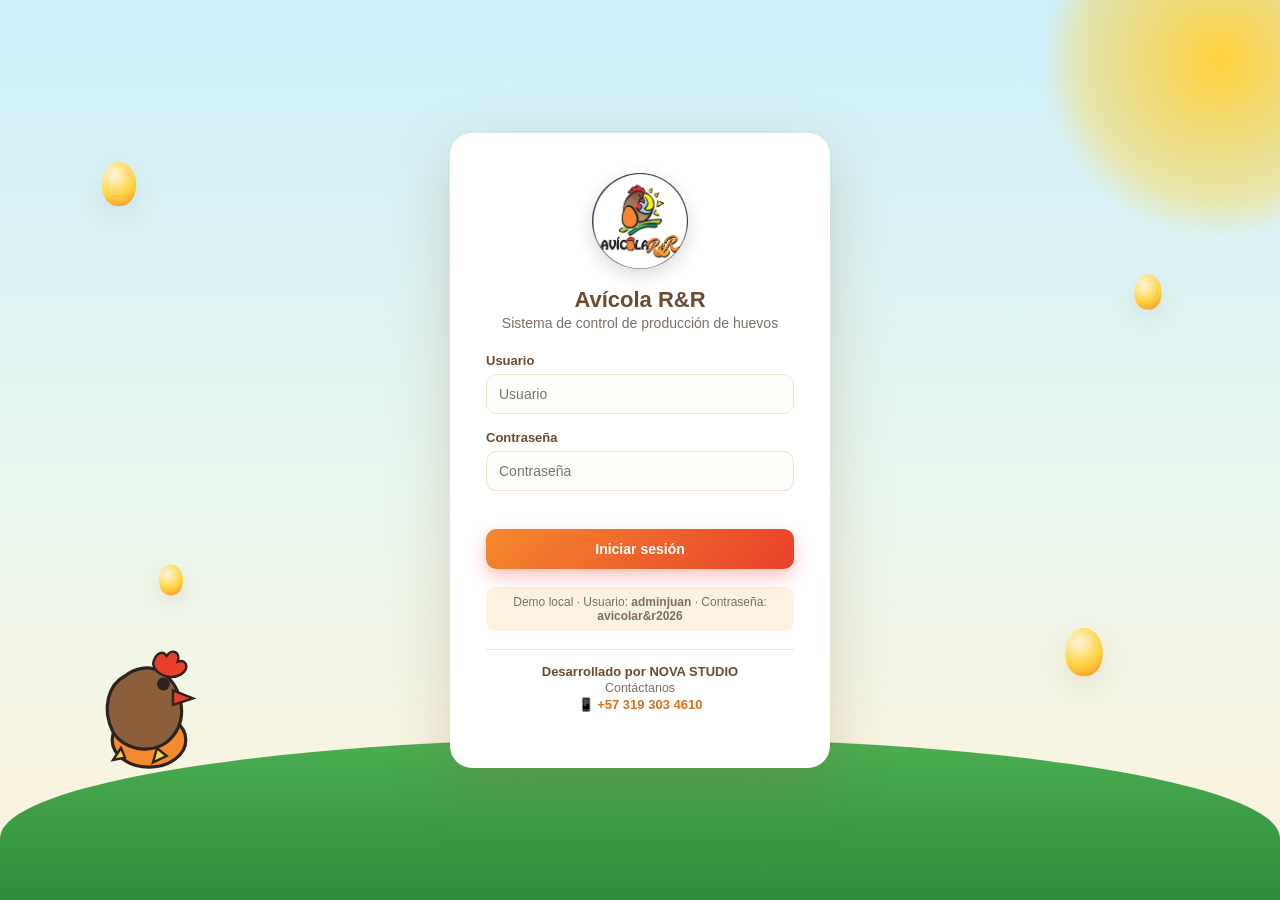
==== index.html @ 6fba147e "Demo inicial: sistema de control de produccion de huevos Avicola R&R Login animado, modulos de Regis" ====
<!DOCTYPE html>
<html lang="es">
<head>
<meta charset="UTF-8" />
<meta name="viewport" content="width=device-width, initial-scale=1.0" />
<title>Avícola R&R | Iniciar sesión</title>
<link rel="icon" href="assets/logo.jpg" />
<link rel="stylesheet" href="css/style.css" />
</head>
<body>
  <div class="hero">
    <div class="hero-decor">
      <div class="sun"></div>
      <div class="cloud cloud-1"></div>
      <div class="cloud cloud-2"></div>
      <div class="cloud cloud-3"></div>

      <div class="egg-float egg-1"></div>
      <div class="egg-float egg-2"></div>
      <div class="egg-float egg-3"></div>
      <div class="egg-float egg-4"></div>

      <div id="feathers"></div>

      <div class="hen-wrap">
        <svg viewBox="0 0 200 200" width="100%" xmlns="http://www.w3.org/2000/svg">
          <ellipse cx="90" cy="140" rx="46" ry="34" fill="#f5892e" stroke="#2b2320" stroke-width="4"/>
          <path d="M60 60 C40 70 30 100 45 130 C60 155 100 160 120 135 C140 110 130 70 105 55 C90 46 72 50 60 60 Z" fill="#8b5e3c" stroke="#2b2320" stroke-width="4"/>
          <circle cx="108" cy="70" r="8" fill="#2b2320"/>
          <path d="M120 78 L145 88 L120 96 Z" fill="#e8402a" stroke="#2b2320" stroke-width="3"/>
          <path d="M95 45 C98 30 108 28 112 35 C118 25 130 30 126 42 C136 38 142 50 130 58 C120 64 100 62 95 45 Z" fill="#e8402a" stroke="#2b2320" stroke-width="3"/>
          <path d="M55 150 L45 165 L60 162 Z" fill="#ffd23f" stroke="#2b2320" stroke-width="3"/>
          <path d="M100 150 L95 168 L112 160 Z" fill="#ffd23f" stroke="#2b2320" stroke-width="3"/>
        </svg>
      </div>

      <div class="grass"></div>
    </div>

    <div class="login-card">
      <div class="card-scene">
        <div class="mini-sun"></div>
        <div class="mini-egg mini-egg-1"></div>
        <div class="mini-egg mini-egg-2"></div>
        <div class="mini-egg mini-egg-3"></div>
        <div class="mini-hen">
          <svg viewBox="0 0 200 200" width="100%" xmlns="http://www.w3.org/2000/svg">
            <ellipse cx="90" cy="140" rx="46" ry="34" fill="#f5892e" stroke="#2b2320" stroke-width="4"/>
            <path d="M60 60 C40 70 30 100 45 130 C60 155 100 160 120 135 C140 110 130 70 105 55 C90 46 72 50 60 60 Z" fill="#8b5e3c" stroke="#2b2320" stroke-width="4"/>
            <circle cx="108" cy="70" r="8" fill="#2b2320"/>
            <path d="M120 78 L145 88 L120 96 Z" fill="#e8402a" stroke="#2b2320" stroke-width="3"/>
            <path d="M95 45 C98 30 108 28 112 35 C118 25 130 30 126 42 C136 38 142 50 130 58 C120 64 100 62 95 45 Z" fill="#e8402a" stroke="#2b2320" stroke-width="3"/>
            <path d="M55 150 L45 165 L60 162 Z" fill="#ffd23f" stroke="#2b2320" stroke-width="3"/>
            <path d="M100 150 L95 168 L112 160 Z" fill="#ffd23f" stroke="#2b2320" stroke-width="3"/>
          </svg>
        </div>
        <div class="mini-grass"></div>
      </div>

      <img src="assets/logo.jpg" alt="Avícola R&R" class="login-logo" />
      <h1>Avícola R&R</h1>
      <p class="subtitle">Sistema de control de producción de huevos</p>

      <form id="loginForm">
        <div class="field">
          <label for="user">Usuario</label>
          <input type="text" id="user" autocomplete="username" placeholder="Usuario" required />
        </div>
        <div class="field">
          <label for="pass">Contraseña</label>
          <input type="password" id="pass" autocomplete="current-password" placeholder="Contraseña" required />
        </div>
        <div class="login-error" id="loginError"></div>
        <button type="submit" class="btn btn-primary">Iniciar sesión</button>
      </form>

      <div class="demo-hint">
        Demo local · Usuario: <strong>adminjuan</strong> · Contraseña: <strong>avicolar&amp;r2026</strong>
      </div>

      <footer class="app-footer login-footer">
        <div class="footer-credit">Desarrollado por <strong>NOVA STUDIO</strong></div>
        <div class="footer-contact">Contáctanos</div>
        <a class="footer-link" href="https://wa.me/573193034610" target="_blank" rel="noopener">📱 +57 319 303 4610</a>
      </footer>
    </div>
  </div>

  <script src="js/data.js"></script>
  <script>
    // feathers de fondo
    const featherContainer = document.getElementById('feathers');
    const featherEmojis = ['🪶'];
    for (let i = 0; i < 10; i++) {
      const f = document.createElement('div');
      f.className = 'feather';
      f.textContent = featherEmojis[0];
      f.style.left = Math.random() * 100 + 'vw';
      f.style.animationDuration = (8 + Math.random() * 10) + 's';
      f.style.animationDelay = (Math.random() * 10) + 's';
      f.style.fontSize = (16 + Math.random() * 14) + 'px';
      featherContainer.appendChild(f);
    }

    const form = document.getElementById('loginForm');
    const errorBox = document.getElementById('loginError');

    // si ya hay sesión activa, ir directo al dashboard
    if (sessionStorage.getItem('avicola_session')) {
      window.location.href = 'dashboard.html';
    }

    form.addEventListener('submit', (e) => {
      e.preventDefault();
      const user = document.getElementById('user').value.trim();
      const pass = document.getElementById('pass').value;

      if (user === 'adminjuan' && pass === 'avicolar&r2026') {
        sessionStorage.setItem('avicola_session', JSON.stringify({ nombre: 'Juan', usuario: user }));
        window.location.href = 'dashboard.html';
      } else {
        errorBox.textContent = 'Usuario o contraseña incorrectos.';
      }
    });
  </script>
</body>
</html>
---- css/style.css ----
:root {
  --color-primary: #f5892e;
  --color-primary-dark: #d96f1a;
  --color-red: #e8402a;
  --color-brown: #8b5e3c;
  --color-brown-dark: #6e4a2e;
  --color-yellow: #ffd23f;
  --color-blue: #8fd3e8;
  --color-green: #4caf50;
  --color-green-dark: #2e8b3d;
  --color-bg: #fff8ee;
  --color-card: #ffffff;
  --color-text: #2b2320;
  --color-text-muted: #7a6f66;
  --color-border: #f0e2d0;
  --shadow-soft: 0 10px 30px rgba(139, 94, 60, 0.12);
  --radius: 16px;
}

* {
  box-sizing: border-box;
}

body {
  margin: 0;
  font-family: "Segoe UI", Roboto, Arial, sans-serif;
  background: var(--color-bg);
  color: var(--color-text);
}

img {
  max-width: 100%;
}

button {
  font-family: inherit;
  cursor: pointer;
}

/* ---------- LOGIN / HERO ---------- */

.hero {
  position: relative;
  min-height: 100vh;
  overflow: hidden;
  display: flex;
  align-items: center;
  justify-content: center;
  background: linear-gradient(180deg, #cdeffb 0%, #e9f7ee 55%, #fff3da 100%);
}

.sun {
  position: absolute;
  top: -120px;
  right: -120px;
  width: 360px;
  height: 360px;
  border-radius: 50%;
  background: radial-gradient(circle, var(--color-yellow) 0%, rgba(255, 210, 63, 0.4) 55%, transparent 70%);
  animation: pulse 6s ease-in-out infinite;
}

@keyframes pulse {
  0%, 100% { transform: scale(1); opacity: 0.9; }
  50% { transform: scale(1.08); opacity: 1; }
}

.cloud {
  position: absolute;
  background: #ffffff;
  border-radius: 50px;
  opacity: 0.85;
  filter: blur(0.5px);
}
.cloud::before, .cloud::after {
  content: "";
  position: absolute;
  background: #ffffff;
  border-radius: 50%;
}
.cloud-1 { width: 120px; height: 40px; top: 12%; left: -150px; animation: drift 26s linear infinite; }
.cloud-1::before { width: 60px; height: 60px; top: -28px; left: 15px; }
.cloud-1::after { width: 50px; height: 50px; top: -20px; left: 60px; }
.cloud-2 { width: 90px; height: 32px; top: 26%; left: -150px; animation: drift 34s linear infinite; animation-delay: -10s; }
.cloud-2::before { width: 46px; height: 46px; top: -20px; left: 10px; }
.cloud-2::after { width: 40px; height: 40px; top: -16px; left: 46px; }
.cloud-3 { width: 100px; height: 34px; top: 8%; left: -150px; animation: drift 30s linear infinite; animation-delay: -20s; }
.cloud-3::before { width: 50px; height: 50px; top: -22px; left: 12px; }
.cloud-3::after { width: 44px; height: 44px; top: -18px; left: 50px; }

@keyframes drift {
  from { transform: translateX(0); }
  to { transform: translateX(140vw); }
}

.grass {
  position: absolute;
  left: 0;
  right: 0;
  bottom: 0;
  height: 18vh;
  background: linear-gradient(180deg, var(--color-green) 0%, var(--color-green-dark) 100%);
  border-radius: 50% 50% 0 0 / 100px 100px 0 0;
}

.feather {
  position: absolute;
  top: -40px;
  font-size: 22px;
  animation: fall linear infinite;
  opacity: 0.85;
}

@keyframes fall {
  0% { transform: translateY(0) rotate(0deg); opacity: 0.9; }
  100% { transform: translateY(110vh) rotate(360deg); opacity: 0.2; }
}

.egg-float {
  position: absolute;
  width: 34px;
  height: 44px;
  border-radius: 50% 50% 45% 45%;
  background: radial-gradient(circle at 35% 30%, #fff6e0, var(--color-yellow) 55%, var(--color-primary) 100%);
  box-shadow: var(--shadow-soft);
  animation: bob 5s ease-in-out infinite;
}
.egg-1 { top: 18%; left: 8%; animation-delay: 0s; }
.egg-2 { top: 62%; left: 12%; animation-delay: 1.2s; transform: scale(0.7); }
.egg-3 { top: 30%; right: 9%; animation-delay: 0.6s; transform: scale(0.8); }
.egg-4 { top: 70%; right: 14%; animation-delay: 1.8s; transform: scale(1.1); }

@keyframes bob {
  0%, 100% { transform: translateY(0) scale(1); }
  50% { transform: translateY(-18px) scale(1.03); }
}

.hen-wrap {
  position: absolute;
  bottom: 12vh;
  left: 6%;
  width: 160px;
  animation: bobHen 3.4s ease-in-out infinite;
}
@keyframes bobHen {
  0%, 100% { transform: translateY(0) rotate(-2deg); }
  50% { transform: translateY(-10px) rotate(2deg); }
}

.login-card {
  position: relative;
  z-index: 5;
  background: var(--color-card);
  padding: 40px 36px 32px;
  border-radius: 22px;
  box-shadow: 0 20px 60px rgba(139, 94, 60, 0.25);
  width: 100%;
  max-width: 380px;
  text-align: center;
  overflow: hidden;
}

/* Mini escena animada embebida en la tarjeta (solo se activa en móvil) */
.card-scene {
  display: none;
}

.login-logo {
  width: 96px;
  height: 96px;
  border-radius: 50%;
  object-fit: cover;
  box-shadow: 0 6px 18px rgba(0,0,0,0.15);
  margin-bottom: 10px;
  animation: logoPop 0.6s ease;
}
@keyframes logoPop {
  0% { transform: scale(0.6); opacity: 0; }
  100% { transform: scale(1); opacity: 1; }
}

.login-card h1 {
  font-size: 22px;
  margin: 4px 0 2px;
  color: var(--color-brown-dark);
}
.login-card p.subtitle {
  margin: 0 0 22px;
  color: var(--color-text-muted);
  font-size: 14px;
}

.field {
  text-align: left;
  margin-bottom: 16px;
}
.field label {
  display: block;
  font-size: 13px;
  font-weight: 600;
  margin-bottom: 6px;
  color: var(--color-brown-dark);
}
.field input, .field select {
  width: 100%;
  padding: 11px 12px;
  border-radius: 10px;
  border: 1.5px solid var(--color-border);
  font-size: 14px;
  background: #fffdf9;
  transition: border-color 0.2s;
}
.field input:focus, .field select:focus {
  outline: none;
  border-color: var(--color-primary);
}

.btn {
  display: inline-flex;
  align-items: center;
  justify-content: center;
  gap: 8px;
  border: none;
  border-radius: 10px;
  padding: 12px 18px;
  font-weight: 600;
  font-size: 14px;
  transition: transform 0.15s, box-shadow 0.15s, background 0.2s;
}
.btn:active { transform: translateY(1px); }

.btn-primary {
  background: linear-gradient(135deg, var(--color-primary), var(--color-red));
  color: white;
  width: 100%;
  box-shadow: 0 8px 18px rgba(232, 64, 42, 0.3);
}
.btn-primary:hover { box-shadow: 0 10px 22px rgba(232, 64, 42, 0.4); }

.btn-secondary {
  background: #fff2e2;
  color: var(--color-primary-dark);
  border: 1.5px solid #ffdcb0;
}
.btn-secondary:hover { background: #ffe6c7; }

.btn-danger {
  background: #fdecea;
  color: var(--color-red);
  border: 1.5px solid #f6c8c1;
}

.btn-whatsapp {
  background: linear-gradient(135deg, #25d366, #128c7e);
  color: #fff;
  box-shadow: 0 8px 18px rgba(37, 211, 102, 0.32);
}
.btn-whatsapp:hover { box-shadow: 0 10px 22px rgba(37, 211, 102, 0.42); }

/* ---------- Footer NOVA STUDIO ---------- */
.app-footer {
  text-align: center;
  padding: 18px 10px 24px;
  font-size: 13px;
  color: var(--color-text-muted);
}
.footer-credit {
  font-weight: 700;
  color: var(--color-brown-dark);
  margin-bottom: 2px;
}
.footer-contact {
  font-size: 12.5px;
  margin-bottom: 2px;
}
.footer-link {
  color: var(--color-primary-dark);
  font-weight: 700;
  text-decoration: none;
}
.footer-link:hover { text-decoration: underline; }

.login-footer {
  margin-top: 18px;
  padding-top: 14px;
  border-top: 1px solid var(--color-border);
}

/* ---------- Toast genérico (Ajustes, Registros) ---------- */
.app-toast {
  margin-top: 16px;
  background: #eaf7ec;
  color: var(--color-green-dark);
  border-radius: 10px;
  padding: 10px 14px;
  font-weight: 600;
  font-size: 14px;
  opacity: 0;
  transform: translateY(6px);
  transition: opacity 0.25s, transform 0.25s;
  pointer-events: none;
}
.app-toast.show {
  opacity: 1;
  transform: translateY(0);
}

.login-error {
  color: var(--color-red);
  font-size: 13px;
  min-height: 18px;
  margin-top: -6px;
  margin-bottom: 10px;
}

.demo-hint {
  margin-top: 18px;
  font-size: 12px;
  color: var(--color-text-muted);
  background: #fff2e2;
  border-radius: 10px;
  padding: 8px 10px;
}

/* ---------- DASHBOARD ---------- */

.app-shell {
  min-height: 100vh;
  display: flex;
}

.sidebar {
  width: 220px;
  background: linear-gradient(180deg, var(--color-brown-dark), var(--color-brown));
  color: #fff8ee;
  display: flex;
  flex-direction: column;
  padding: 22px 16px;
  flex-shrink: 0;
  position: relative;
}

.sidebar-top {
  display: flex;
  align-items: center;
  justify-content: space-between;
}

.sidebar .brand {
  display: flex;
  align-items: center;
  gap: 10px;
  margin-bottom: 30px;
}
.sidebar .brand img {
  width: 46px;
  height: 46px;
  border-radius: 50%;
  object-fit: cover;
}
.sidebar .brand span {
  font-weight: 700;
  font-size: 15px;
  line-height: 1.2;
}

.hamburger {
  display: none;
  background: rgba(255,255,255,0.12);
  border: none;
  color: #fff8ee;
  font-size: 20px;
  line-height: 1;
  padding: 8px 12px;
  border-radius: 8px;
}

.nav-links {
  display: flex;
  flex-direction: column;
  flex: 1;
}

.nav-item {
  display: flex;
  align-items: center;
  gap: 10px;
  padding: 11px 14px;
  border-radius: 10px;
  color: #ffe9cf;
  text-decoration: none;
  font-size: 14px;
  font-weight: 600;
  margin-bottom: 6px;
  background: transparent;
  border: none;
  width: 100%;
  text-align: left;
}
.nav-item:hover { background: rgba(255,255,255,0.08); }
.nav-item.active { background: var(--color-primary); color: #fff; }

.sidebar-footer {
  margin-top: auto;
}

.main {
  flex: 1;
  min-width: 0;
  display: flex;
  flex-direction: column;
}

.topbar {
  background: var(--color-card);
  border-bottom: 1px solid var(--color-border);
  padding: 16px 28px;
  display: flex;
  align-items: center;
  justify-content: space-between;
}
.topbar h2 {
  margin: 0;
  font-size: 19px;
  color: var(--color-brown-dark);
}
.welcome {
  font-size: 14px;
  color: var(--color-text-muted);
}
.welcome strong { color: var(--color-primary-dark); }

.content {
  padding: 26px 28px 40px;
  flex: 1;
}

.toolbar {
  display: flex;
  justify-content: space-between;
  align-items: center;
  flex-wrap: wrap;
  gap: 12px;
  margin-bottom: 18px;
}

.card {
  background: var(--color-card);
  border-radius: var(--radius);
  box-shadow: var(--shadow-soft);
  padding: 20px;
}

.stat-grid {
  display: grid;
  grid-template-columns: repeat(auto-fit, minmax(170px, 1fr));
  gap: 16px;
  margin-bottom: 22px;
}
.stat-card {
  background: var(--color-card);
  border-radius: var(--radius);
  padding: 18px 20px;
  box-shadow: var(--shadow-soft);
  border-left: 5px solid var(--color-primary);
}
.stat-card.blue { border-left-color: var(--color-blue); }
.stat-card.green { border-left-color: var(--color-green); }
.stat-card.red { border-left-color: var(--color-red); }
.stat-card .label {
  font-size: 12.5px;
  color: var(--color-text-muted);
  font-weight: 600;
  text-transform: uppercase;
  letter-spacing: 0.4px;
}
.stat-card .value {
  font-size: 26px;
  font-weight: 700;
  color: var(--color-brown-dark);
  margin-top: 4px;
}

table {
  width: 100%;
  border-collapse: collapse;
  font-size: 13.5px;
}
thead th {
  text-align: left;
  padding: 10px 12px;
  background: #fff3e2;
  color: var(--color-brown-dark);
  font-weight: 700;
  position: sticky;
  top: 0;
}
tbody td {
  padding: 10px 12px;
  border-bottom: 1px solid var(--color-border);
}
tbody tr:hover { background: #fffaf2; }

.badge {
  display: inline-block;
  padding: 3px 10px;
  border-radius: 999px;
  font-size: 12px;
  font-weight: 700;
  background: #fff2e2;
  color: var(--color-primary-dark);
}
.badge.baja { background: #fdecea; color: var(--color-red); }
.badge.neto { background: #eaf7ec; color: var(--color-green-dark); }

.icon-btn {
  border: none;
  background: transparent;
  cursor: pointer;
  font-size: 15px;
  padding: 4px 6px;
  border-radius: 6px;
}
.icon-btn:hover { background: #f2e9dd; }

.table-wrap {
  overflow-x: auto;
  max-height: 460px;
  overflow-y: auto;
}

/* modal */
.modal-overlay {
  position: fixed;
  inset: 0;
  background: rgba(43, 35, 32, 0.45);
  display: flex;
  align-items: center;
  justify-content: center;
  z-index: 50;
  padding: 20px;
}
.modal-overlay.hidden { display: none; }

.modal {
  background: var(--color-card);
  border-radius: 18px;
  padding: 26px 28px;
  width: 100%;
  max-width: 520px;
  max-height: 90vh;
  overflow-y: auto;
  box-shadow: 0 20px 60px rgba(0,0,0,0.25);
  animation: modalIn 0.2s ease;
}
@keyframes modalIn {
  from { transform: translateY(14px); opacity: 0; }
  to { transform: translateY(0); opacity: 1; }
}

.modal h3 {
  margin-top: 0;
  color: var(--color-brown-dark);
}

.form-grid {
  display: grid;
  grid-template-columns: 1fr 1fr;
  gap: 14px;
}
.form-grid .full { grid-column: 1 / -1; }

.section-title {
  font-size: 12.5px;
  font-weight: 700;
  text-transform: uppercase;
  color: var(--color-text-muted);
  letter-spacing: 0.5px;
  margin: 18px 0 8px;
}

.modal-actions {
  display: flex;
  justify-content: flex-end;
  gap: 10px;
  margin-top: 22px;
}

.filters-row {
  display: flex;
  gap: 12px;
  flex-wrap: wrap;
  align-items: end;
  margin-bottom: 18px;
}
.filters-row .field { margin-bottom: 0; min-width: 160px; }

.chart-bars {
  display: flex;
  align-items: flex-end;
  gap: 14px;
  height: 200px;
  padding: 10px 6px 0;
}
.chart-col {
  flex: 1;
  display: flex;
  flex-direction: column;
  align-items: center;
  justify-content: flex-end;
  gap: 6px;
  height: 100%;
}
.chart-bar {
  width: 100%;
  max-width: 46px;
  border-radius: 8px 8px 0 0;
  background: linear-gradient(180deg, var(--color-yellow), var(--color-primary));
  transition: height 0.4s ease;
}
.chart-col .val { font-size: 12px; font-weight: 700; color: var(--color-brown-dark); }
.chart-col .lbl { font-size: 11.5px; color: var(--color-text-muted); }

.empty-state {
  text-align: center;
  padding: 30px 10px;
  color: var(--color-text-muted);
  font-size: 14px;
}

@media (max-width: 600px) {
  /* En móvil ocultamos la animación de fondo (se desbordaba fuera de la tarjeta)
     y mostramos una versión compacta dentro del login. */
  .hero-decor { display: none; }
  .hero {
    padding: 24px 16px;
    align-items: center;
  }

  .card-scene {
    display: block;
    position: relative;
    height: 130px;
    overflow: hidden;
    margin: -40px -36px 18px;
    background: linear-gradient(180deg, #cdeffb 0%, #e9f7ee 65%, #fff3da 100%);
  }

  .mini-sun {
    position: absolute;
    top: -50px;
    right: -40px;
    width: 130px;
    height: 130px;
    border-radius: 50%;
    background: radial-gradient(circle, var(--color-yellow) 0%, rgba(255, 210, 63, 0.4) 55%, transparent 70%);
    animation: pulse 6s ease-in-out infinite;
  }

  .mini-egg {
    position: absolute;
    width: 18px;
    height: 24px;
    border-radius: 50% 50% 45% 45%;
    background: radial-gradient(circle at 35% 30%, #fff6e0, var(--color-yellow) 55%, var(--color-primary) 100%);
    box-shadow: 0 4px 10px rgba(139, 94, 60, 0.2);
    animation: bob 5s ease-in-out infinite;
  }
  .mini-egg-1 { top: 18px; left: 20px; animation-delay: 0s; }
  .mini-egg-2 { top: 40px; left: 60%; transform: scale(0.8); animation-delay: 1s; }
  .mini-egg-3 { top: 15px; right: 40px; transform: scale(0.7); animation-delay: 2s; }

  .mini-hen {
    position: absolute;
    width: 90px;
    left: 12px;
    bottom: 14px;
    animation: bobHen 3.4s ease-in-out infinite;
  }

  .mini-grass {
    position: absolute;
    left: 0;
    right: 0;
    bottom: 0;
    height: 22px;
    background: linear-gradient(180deg, var(--color-green) 0%, var(--color-green-dark) 100%);
    border-radius: 50% 50% 0 0 / 14px 14px 0 0;
  }

  .login-card { padding: 0 24px 28px; }
  .login-logo { margin-top: 16px; }
}

@media (max-width: 820px) {
  .app-shell { flex-direction: column; }
  .sidebar {
    width: 100%;
    padding: 10px 16px;
  }
  .sidebar .brand { margin-bottom: 0; }
  .hamburger { display: block; }

  .nav-links {
    display: none;
    position: absolute;
    top: 100%;
    left: 0;
    right: 0;
    background: linear-gradient(180deg, var(--color-brown-dark), var(--color-brown));
    padding: 10px 16px 16px;
    z-index: 60;
    box-shadow: 0 14px 24px rgba(0,0,0,0.25);
    border-radius: 0 0 14px 14px;
  }
  .nav-links.open { display: flex; }
  .sidebar-footer { margin-top: 6px; }

  .form-grid { grid-template-columns: 1fr; }
  .content { padding: 18px 16px 32px; }
  .topbar { padding: 14px 16px; flex-wrap: wrap; gap: 4px; }

  .filters-row { flex-direction: column; align-items: stretch; }
  .filters-row .field { min-width: 0; }
  #btnExportar { margin-left: 0 !important; width: 100%; }
}

/* ---------- Vista Registros simplificada ---------- */
.registro-entry {
  max-width: 520px;
  margin: 10px auto 0;
  text-align: center;
  position: relative;
}
.registro-entry-logo {
  width: 72px;
  height: 72px;
  border-radius: 50%;
  object-fit: cover;
  box-shadow: var(--shadow-soft);
  margin-bottom: 12px;
}
.registro-entry h3 {
  color: var(--color-brown-dark);
  margin: 0 0 8px;
}
.registro-entry p {
  color: var(--color-text-muted);
  font-size: 14px;
  margin: 0 0 20px;
}
.registro-toast {
  margin-top: 16px;
  background: #eaf7ec;
  color: var(--color-green-dark);
  border-radius: 10px;
  padding: 10px 14px;
  font-weight: 600;
  font-size: 14px;
  opacity: 0;
  transform: translateY(6px);
  transition: opacity 0.25s, transform 0.25s;
  pointer-events: none;
}
.registro-toast.show {
  opacity: 1;
  transform: translateY(0);
}

/* ---------- Reportes: fila de detalle expandible ---------- */
.detail-row td {
  background: #fffaf2;
  padding: 0 !important;
}
.detail-inner {
  padding: 12px 16px;
}
.detail-table {
  width: 100%;
  border-collapse: collapse;
  font-size: 13px;
}
.detail-table thead th {
  background: #fff0dc;
  font-size: 11.5px;
  text-transform: uppercase;
  letter-spacing: 0.3px;
  padding: 8px 10px;
}
.detail-table tbody td {
  padding: 8px 10px;
  border-bottom: 1px solid var(--color-border);
}
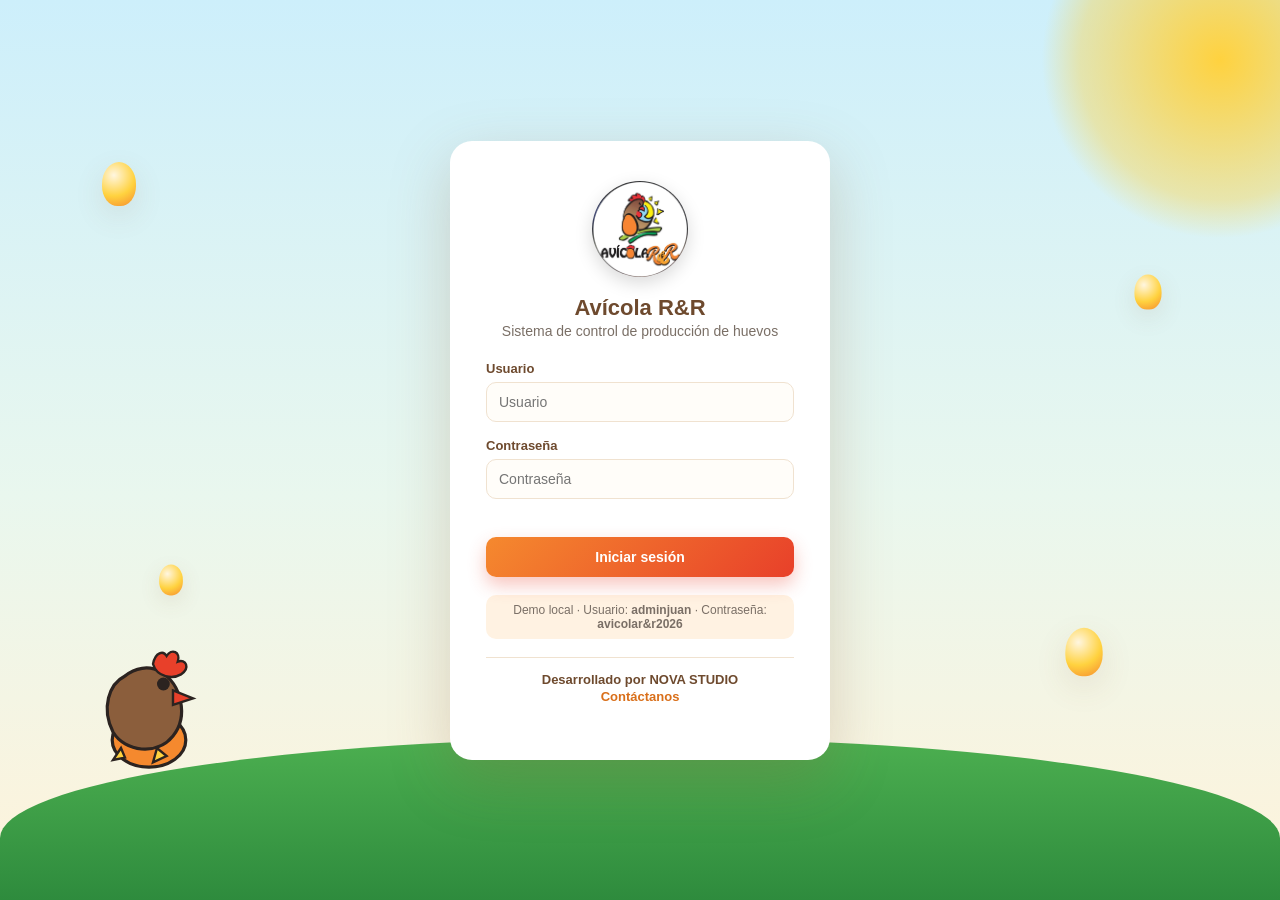
==== commit cb49c8d4: "Oculta el numero de WhatsApp en el footer, enlace en "Contactanos" El footer ya no muestra el numero" ====
--- a/index.html
+++ b/index.html
@@ -3,9 +3,12 @@
 <head>
 <meta charset="UTF-8" />
 <meta name="viewport" content="width=device-width, initial-scale=1.0" />
+<meta http-equiv="Cache-Control" content="no-cache, no-store, must-revalidate" />
+<meta http-equiv="Pragma" content="no-cache" />
+<meta http-equiv="Expires" content="0" />
 <title>Avícola R&R | Iniciar sesión</title>
 <link rel="icon" href="assets/logo.jpg" />
-<link rel="stylesheet" href="css/style.css" />
+<link rel="stylesheet" href="css/style.css?v=4" />
 </head>
 <body>
   <div class="hero">
@@ -80,13 +83,12 @@
 
       <footer class="app-footer login-footer">
         <div class="footer-credit">Desarrollado por <strong>NOVA STUDIO</strong></div>
-        <div class="footer-contact">Contáctanos</div>
-        <a class="footer-link" href="https://wa.me/573193034610" target="_blank" rel="noopener">📱 +57 319 303 4610</a>
+        <a class="footer-link" href="https://wa.me/573193034610" target="_blank" rel="noopener">Contáctanos</a>
       </footer>
     </div>
   </div>
 
-  <script src="js/data.js"></script>
+  <script src="js/data.js?v=4"></script>
   <script>
     // feathers de fondo
     const featherContainer = document.getElementById('feathers');
--- a/css/style.css
+++ b/css/style.css
@@ -269,10 +269,6 @@
   color: var(--color-brown-dark);
   margin-bottom: 2px;
 }
-.footer-contact {
-  font-size: 12.5px;
-  margin-bottom: 2px;
-}
 .footer-link {
   color: var(--color-primary-dark);
   font-weight: 700;
@@ -584,6 +580,69 @@
   justify-content: flex-end;
   gap: 10px;
   margin-top: 22px;
+}
+
+/* ---------- Dropdown personalizado (reemplaza el <select> nativo) ---------- */
+.custom-select-wrap {
+  position: relative;
+}
+.custom-select-trigger {
+  width: 100%;
+  display: flex;
+  align-items: center;
+  justify-content: space-between;
+  gap: 8px;
+  padding: 11px 12px;
+  border-radius: 10px;
+  border: 1.5px solid var(--color-border);
+  background: #fffdf9;
+  font-size: 14px;
+  color: var(--color-text);
+  text-align: left;
+}
+.custom-select-trigger:hover,
+.custom-select-trigger.open {
+  border-color: var(--color-primary);
+}
+.custom-select-trigger .chevron {
+  color: var(--color-text-muted);
+  transition: transform 0.15s;
+}
+.custom-select-trigger.open .chevron {
+  transform: rotate(180deg);
+}
+.custom-select-panel {
+  display: none;
+  position: absolute;
+  top: calc(100% + 6px);
+  left: 0;
+  right: 0;
+  background: #fffdf9;
+  border: 1.5px solid var(--color-border);
+  border-radius: 12px;
+  box-shadow: 0 14px 30px rgba(139, 94, 60, 0.22);
+  z-index: 70;
+  max-height: 260px;
+  overflow-y: auto;
+  padding: 6px;
+}
+.custom-select-panel.open {
+  display: block;
+}
+.custom-select-option {
+  padding: 10px 12px;
+  border-radius: 8px;
+  cursor: pointer;
+  font-size: 14px;
+  color: var(--color-text);
+}
+.custom-select-option:hover {
+  background: #fff2e2;
+}
+.custom-select-option.active {
+  background: var(--color-primary);
+  color: #fff;
+  font-weight: 700;
 }
 
 .filters-row {
